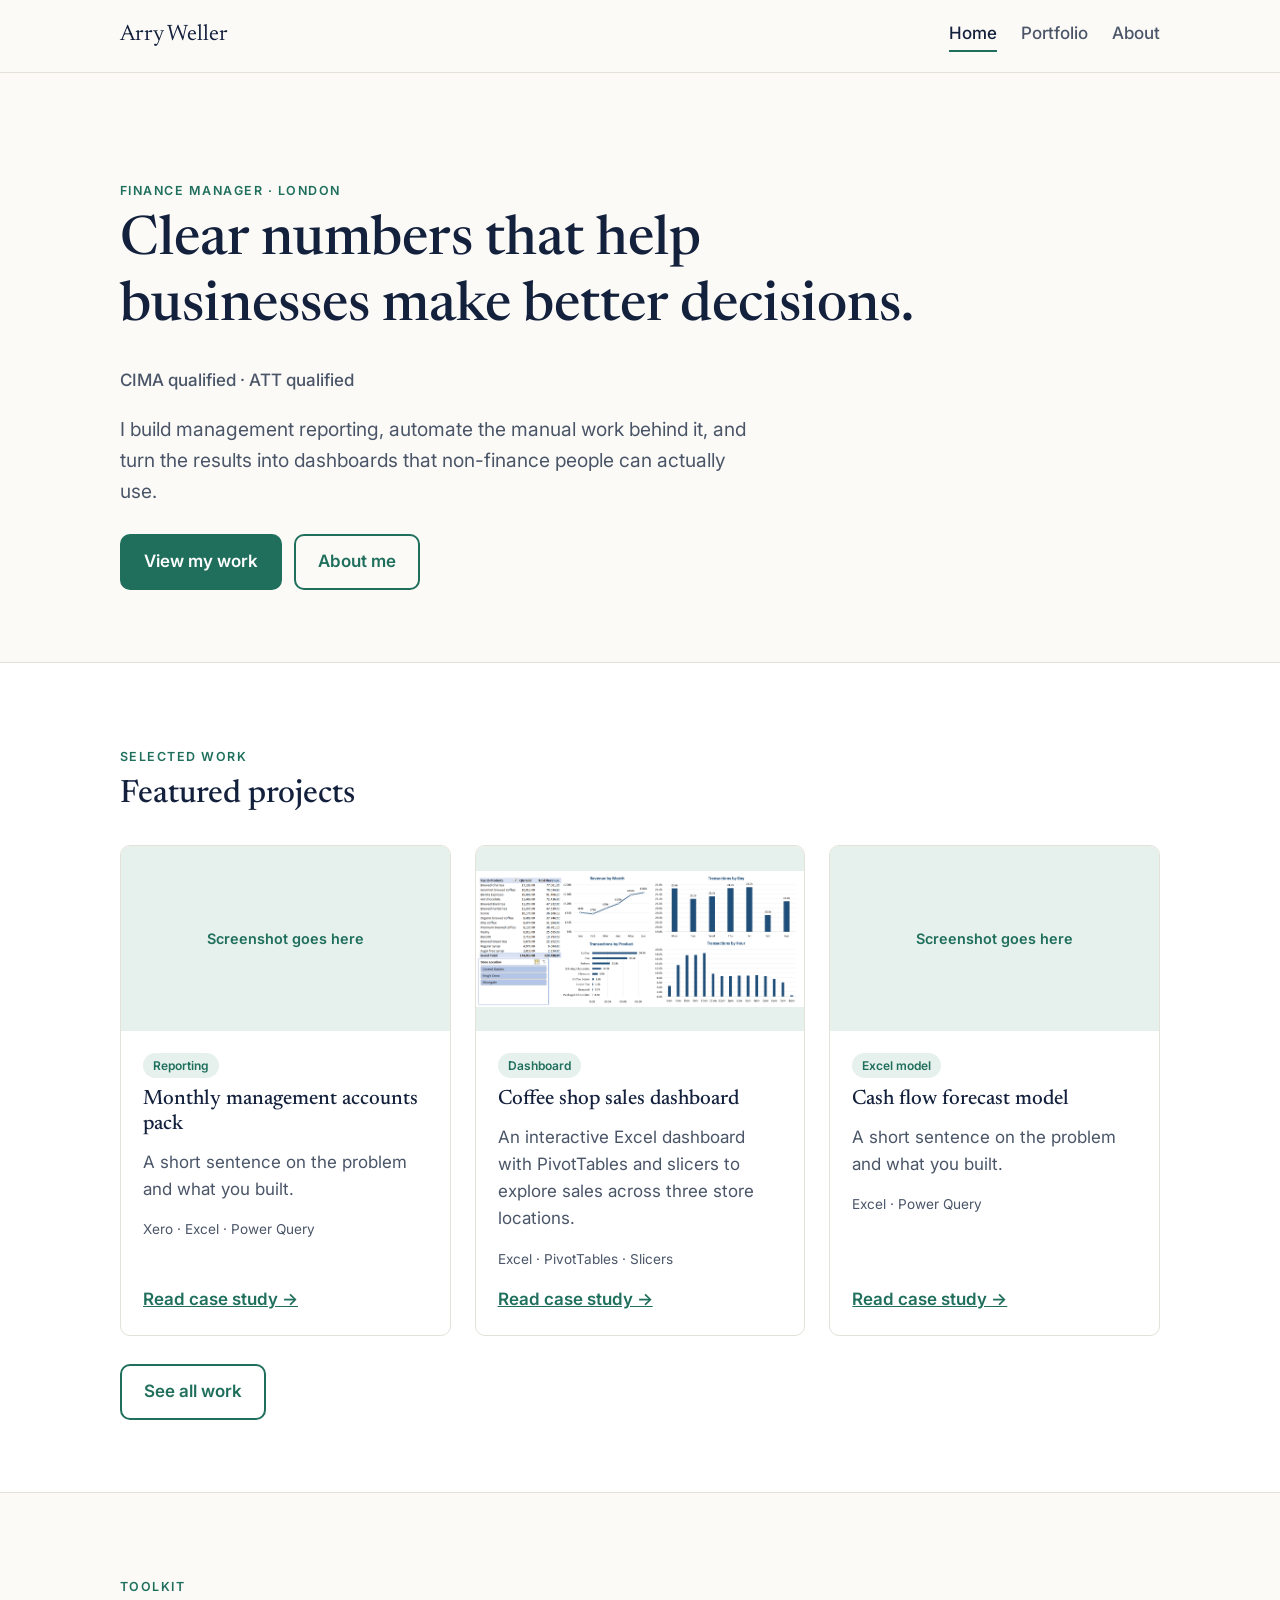
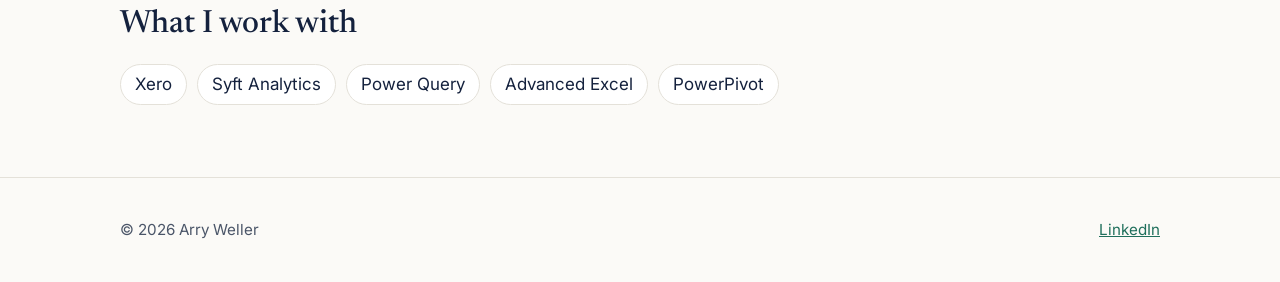
==== index.html @ f4c8633d "First version of site" ====
<!DOCTYPE html>
<!-- HOME PAGE. This is the first page visitors see. -->
<html lang="en-GB">
<head>
  <meta charset="UTF-8">
  <meta name="viewport" content="width=device-width, initial-scale=1.0">
  <title>Arry Weller | Finance Manager</title>
  <meta name="description" content="Portfolio of Arry Weller, CIMA and ATT qualified Finance Manager based in London.">
  <!-- Fonts from Google Fonts -->
  <link rel="preconnect" href="https://fonts.googleapis.com">
  <link rel="preconnect" href="https://fonts.gstatic.com" crossorigin>
  <link href="https://fonts.googleapis.com/css2?family=Inter:wght@400;500;600&family=Newsreader:opsz,wght@6..72,500&display=swap" rel="stylesheet">
  <!-- Our own style sheet -->
  <link rel="stylesheet" href="css/style.css">
</head>
<body>

  <!-- ===== HEADER (same on every page) ===== -->
  <header class="site-header">
    <div class="container">
      <a href="index.html" class="logo">Arry Weller</a>
      <nav class="nav">
        <a href="index.html" class="active">Home</a>
        <a href="portfolio.html">Portfolio</a>
        <a href="about.html">About</a>
      </nav>
    </div>
  </header>

  <main>
    <!-- ===== HERO: your headline introduction ===== -->
    <section class="hero">
      <div class="container">
        <p class="eyebrow">Finance Manager · London</p>
        <h1>Clear numbers that help<br>businesses make better decisions.</h1>
        <p class="credentials">CIMA qualified · ATT qualified</p>
        <p class="lead">
          I build management reporting, automate the manual work behind it, and turn
          the results into dashboards that non-finance people can actually use.
        </p>
        <div class="btn-row">
          <a href="portfolio.html" class="btn btn-primary">View my work</a>
          <a href="about.html" class="btn btn-secondary">About me</a>
        </div>
      </div>
    </section>

    <!-- ===== FEATURED WORK: pick your best 3 ===== -->
    <section class="band">
      <div class="container">
        <p class="eyebrow">Selected work</p>
        <h2>Featured projects</h2>

        <div class="grid">
          <!-- Card 1: copy this whole <article> block to add another project -->
          <article class="card">
            <div class="card-thumb">Screenshot goes here</div>
            <div class="card-body">
              <span class="tag">Reporting</span>
              <h3>Monthly management accounts pack</h3>
              <p>A short sentence on the problem and what you built.</p>
              <p class="tools">Xero · Excel · Power Query</p>
              <div class="card-links">
                <a href="project-example.html">Read case study →</a>
              </div>
            </div>
          </article>

          <article class="card">
            <div class="card-thumb"><img src="assets/images/coffee-dashboard.png" alt="Coffee shop sales dashboard showing revenue by month, transactions by day and hour, top products, and a store location filter"></div>
            <div class="card-body">
              <span class="tag">Dashboard</span>
              <h3>Coffee shop sales dashboard</h3>
              <p>An interactive Excel dashboard with PivotTables and slicers to explore sales across three store locations.</p>
              <p class="tools">Excel · PivotTables · Slicers</p>
              <div class="card-links">
                <a href="project-coffee-dashboard.html">Read case study →</a>
              </div>
            </div>
          </article>

          <article class="card">
            <div class="card-thumb">Screenshot goes here</div>
            <div class="card-body">
              <span class="tag">Excel model</span>
              <h3>Cash flow forecast model</h3>
              <p>A short sentence on the problem and what you built.</p>
              <p class="tools">Excel · Power Query</p>
              <div class="card-links">
                <a href="project-example.html">Read case study →</a>
              </div>
            </div>
          </article>
        </div>

        <div class="btn-row">
          <a href="portfolio.html" class="btn btn-secondary">See all work</a>
        </div>
      </div>
    </section>

    <!-- ===== TOOLS ===== -->
    <section>
      <div class="container">
        <p class="eyebrow">Toolkit</p>
        <h2>What I work with</h2>
        <ul class="pill-list">
          <li>Xero</li>
          <li>Syft Analytics</li>
          <li>Power Query</li>
          <li>Advanced Excel</li>
          <li>PowerPivot</li>
        </ul>
      </div>
    </section>
  </main>

  <!-- ===== FOOTER (same on every page) ===== -->
  <footer class="site-footer">
    <div class="container">
      <span>© 2026 Arry Weller</span>
      <span><a href="https://www.linkedin.com/in/arry-weller-54361668">LinkedIn</a></span>
    </div>
  </footer>

</body>
</html>
---- css/style.css ----
/* =========================================================
   STYLE SHEET: controls how every page LOOKS.
   Change a colour here and it changes across the whole site.
   ========================================================= */

/* ---------- 1. Colours & fonts (edit these first) ---------- */
:root {
  --ink: #14213d;          /* main text & headings (deep navy) */
  --ink-soft: #4a5568;     /* secondary text */
  --paper: #fbfaf7;        /* page background (warm off-white) */
  --card: #ffffff;         /* card background */
  --line: #e4e1d9;         /* thin borders */
  --accent: #1f6f5c;       /* buttons & links (muted green) */
  --accent-soft: #e6f0ec;  /* pale accent for tags */

  --font-body: "Inter", system-ui, sans-serif;
  --font-head: "Newsreader", Georgia, serif;

  --max-width: 1080px;     /* how wide the content gets */
  --radius: 10px;          /* roundness of corners */
}

/* ---------- 2. Basics ---------- */
* { box-sizing: border-box; }

body {
  margin: 0;
  font-family: var(--font-body);
  font-size: 17px;
  line-height: 1.6;
  color: var(--ink);
  background: var(--paper);
}

img { max-width: 100%; display: block; }

a { color: var(--accent); }

h1, h2, h3 {
  font-family: var(--font-head);
  font-weight: 500;
  line-height: 1.2;
  margin: 0 0 0.5em;
}
h1 { font-size: clamp(2.2rem, 5vw, 3.4rem); }
h2 { font-size: 2rem; }
h3 { font-size: 1.3rem; }

/* Keeps content centred with space at the sides */
.container {
  max-width: var(--max-width);
  margin: 0 auto;
  padding: 0 20px;
}

section { padding: 72px 0; }

.eyebrow {                /* small label above a heading */
  text-transform: uppercase;
  letter-spacing: 0.12em;
  font-size: 0.78rem;
  font-weight: 600;
  color: var(--accent);
  margin-bottom: 8px;
}

.lead { font-size: 1.2rem; color: var(--ink-soft); max-width: 640px; }

/* ---------- 3. Header & navigation ---------- */
.site-header {
  border-bottom: 1px solid var(--line);
  background: var(--paper);
}
.site-header .container {
  display: flex;
  align-items: center;
  justify-content: space-between;
  flex-wrap: wrap;
  gap: 12px;
  padding-top: 18px;
  padding-bottom: 18px;
}
.logo {
  font-family: var(--font-head);
  font-size: 1.4rem;
  color: var(--ink);
  text-decoration: none;
}
.nav { display: flex; gap: 24px; flex-wrap: wrap; }
.nav a {
  color: var(--ink-soft);
  text-decoration: none;
  font-weight: 500;
  padding-bottom: 2px;
}
.nav a:hover,
.nav a.active { color: var(--ink); border-bottom: 2px solid var(--accent); }

/* ---------- 4. Buttons ---------- */
.btn {
  display: inline-block;
  padding: 12px 22px;
  border-radius: var(--radius);
  font-weight: 600;
  text-decoration: none;
  border: 2px solid var(--accent);
}
.btn-primary { background: var(--accent); color: #fff; }
.btn-secondary { color: var(--accent); background: transparent; }
.btn:hover { opacity: 0.88; }
.btn-row { display: flex; gap: 12px; flex-wrap: wrap; margin-top: 28px; }

/* ---------- 5. Hero (big intro on the home page) ---------- */
.hero { padding: 96px 0 72px; }
.hero .credentials { color: var(--ink-soft); font-weight: 500; margin-bottom: 20px; }

/* ---------- 6. Cards & grids ---------- */
.grid {
  display: grid;
  grid-template-columns: repeat(auto-fill, minmax(280px, 1fr));
  gap: 24px;
  margin-top: 32px;
}
.card {
  background: var(--card);
  border: 1px solid var(--line);
  border-radius: var(--radius);
  overflow: hidden;
  display: flex;
  flex-direction: column;
}
.card-thumb {                 /* image area at top of a card */
  aspect-ratio: 16 / 9;
  background: var(--accent-soft);
  display: flex;
  align-items: center;
  justify-content: center;
  color: var(--accent);
  font-weight: 600;
  font-size: 0.9rem;
}
.card-thumb img { width: 100%; height: 100%; object-fit: contain; }
.card-body { padding: 22px; display: flex; flex-direction: column; flex: 1; }
.card p { color: var(--ink-soft); margin: 0 0 16px; }
.card-links { margin-top: auto; display: flex; gap: 16px; flex-wrap: wrap; font-weight: 600; }

.tag {
  display: inline-block;
  background: var(--accent-soft);
  color: var(--accent);
  font-size: 0.75rem;
  font-weight: 600;
  padding: 3px 10px;
  border-radius: 99px;
  margin-bottom: 10px;
  align-self: flex-start;
}
.tools { font-size: 0.85rem; color: var(--ink-soft); margin-bottom: 16px; }

/* ---------- 7. Alternate background band ---------- */
.band { background: var(--card); border-top: 1px solid var(--line); border-bottom: 1px solid var(--line); }

/* ---------- 8. Lists (qualifications, tools) ---------- */
.timeline { list-style: none; padding: 0; margin: 24px 0 0; }
.timeline li {
  display: grid;
  grid-template-columns: 90px 1fr;
  gap: 16px;
  padding: 14px 0;
  border-bottom: 1px solid var(--line);
}
.timeline .year { font-weight: 600; color: var(--accent); }

.pill-list { display: flex; flex-wrap: wrap; gap: 10px; list-style: none; padding: 0; margin: 20px 0 0; }
.pill-list li { border: 1px solid var(--line); background: var(--card); padding: 6px 14px; border-radius: 99px; }

.two-col { display: grid; grid-template-columns: 1fr 1fr; gap: 48px; }
@media (max-width: 760px) { .two-col { grid-template-columns: 1fr; gap: 24px; } }

/* ---------- 9. Project (case study) page ---------- */
.project-meta { display: flex; gap: 32px; flex-wrap: wrap; margin: 24px 0; color: var(--ink-soft); }
.project-meta strong { display: block; color: var(--ink); }
.prose { max-width: 720px; }
.prose h2 { font-size: 1.6rem; margin-top: 1.6em; }
.prose img, .prose .img-placeholder { border: 1px solid var(--line); border-radius: var(--radius); margin: 24px 0; }
.img-placeholder {
  aspect-ratio: 16 / 9;
  background: var(--accent-soft);
  display: flex; align-items: center; justify-content: center;
  color: var(--accent); font-weight: 600;
}
.note {                     /* yellow "edit me" reminders; delete once done */
  background: #fff7d6;
  border: 1px dashed #d9b940;
  border-radius: var(--radius);
  padding: 10px 14px;
  font-size: 0.9rem;
  color: #6b5400;
  margin: 16px 0;
}

/* ---------- 10. Footer ---------- */
.site-footer {
  border-top: 1px solid var(--line);
  padding: 40px 0;
  color: var(--ink-soft);
  font-size: 0.95rem;
}
.site-footer .container { display: flex; justify-content: space-between; flex-wrap: wrap; gap: 12px; }
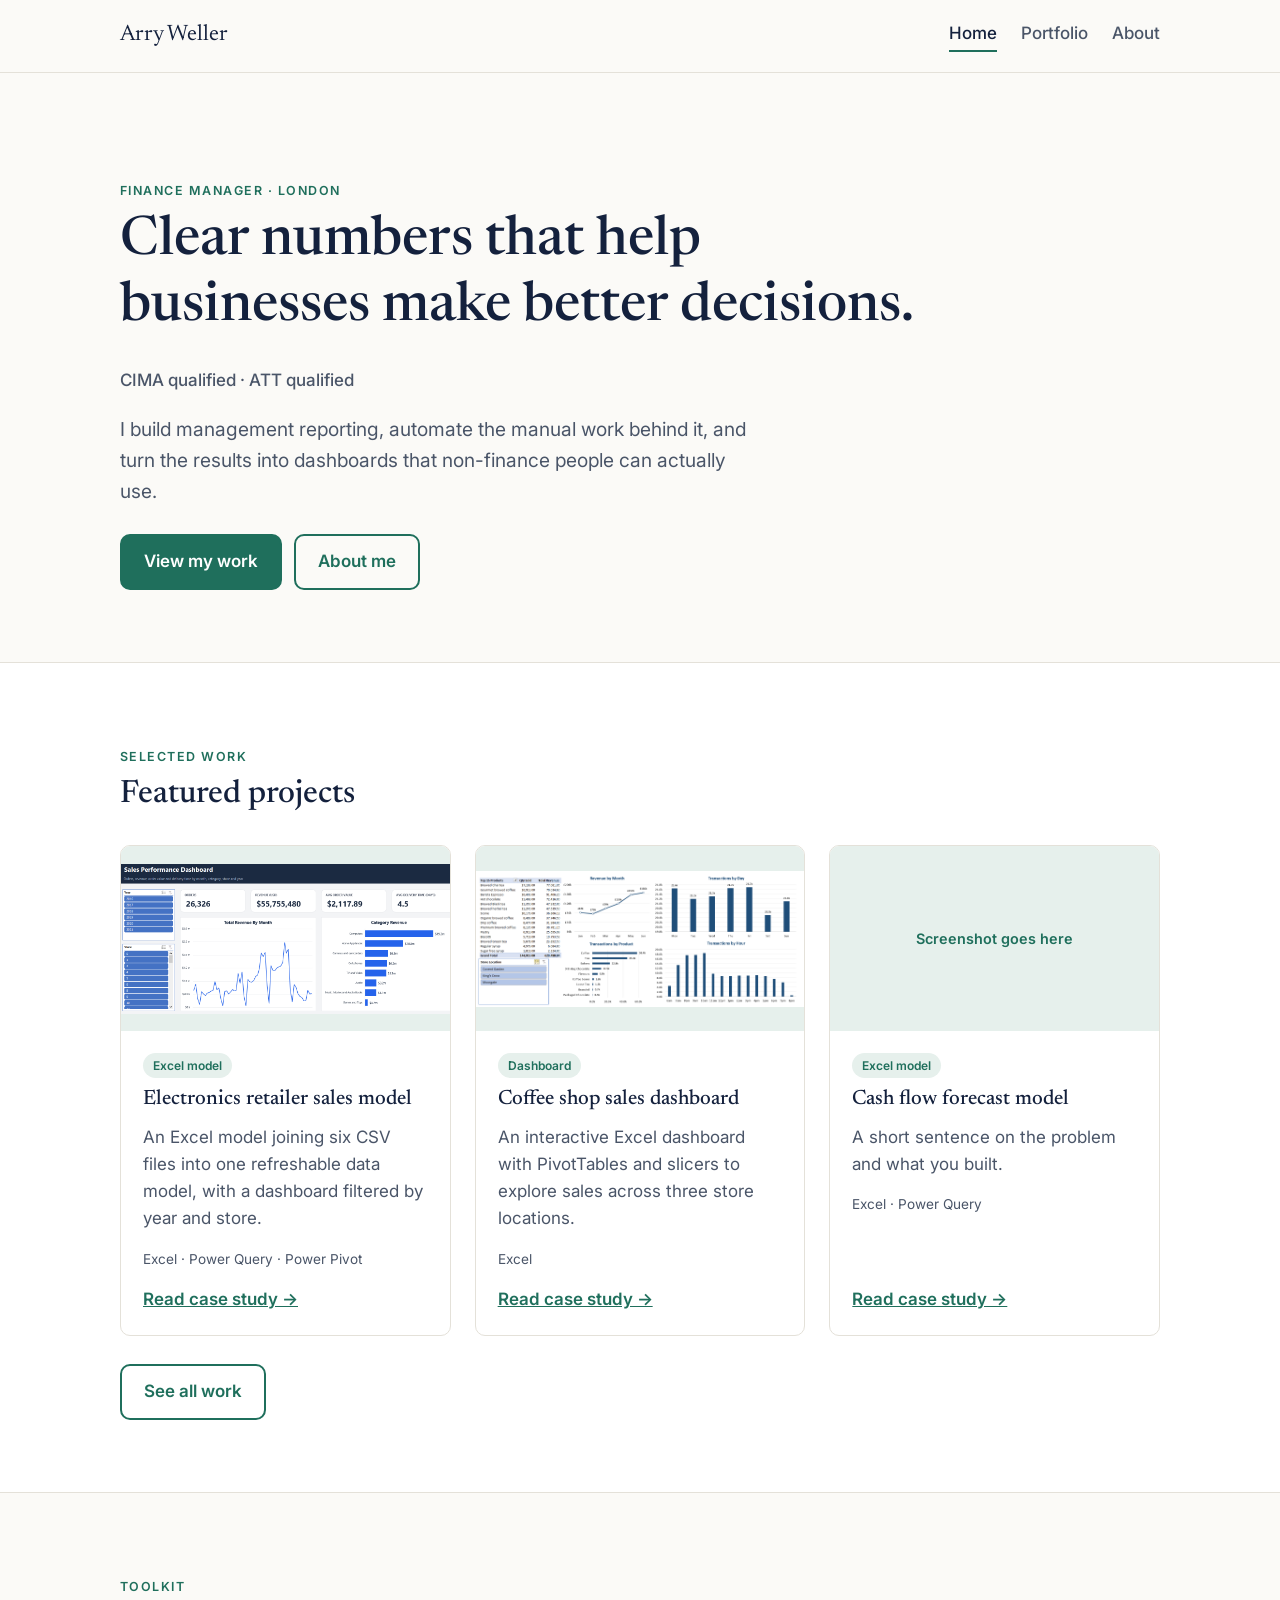
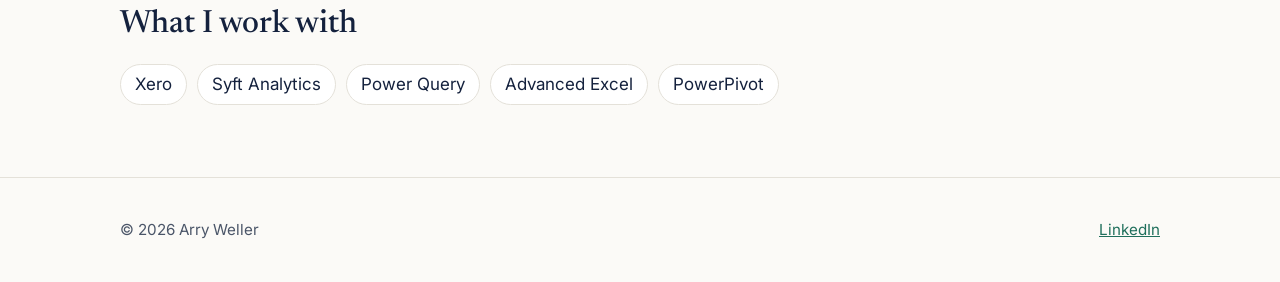
==== commit bdd9a942: "Add electronics retailer project" ====
--- a/index.html
+++ b/index.html
@@ -54,14 +54,14 @@
         <div class="grid">
           <!-- Card 1: copy this whole <article> block to add another project -->
           <article class="card">
-            <div class="card-thumb">Screenshot goes here</div>
+            <div class="card-thumb"><img src="assets/images/electronics-retailer.png" alt="Sales performance dashboard showing 26,326 orders, $55.8m revenue, $2,117.89 average order value and 4.5 days average delivery time, with a revenue by month line chart, a category revenue bar chart, and year and store filters"></div>
             <div class="card-body">
-              <span class="tag">Reporting</span>
-              <h3>Monthly management accounts pack</h3>
-              <p>A short sentence on the problem and what you built.</p>
-              <p class="tools">Xero · Excel · Power Query</p>
+              <span class="tag">Excel model</span>
+              <h3>Electronics retailer sales model</h3>
+              <p>An Excel model joining six CSV files into one refreshable data model, with a dashboard filtered by year and store.</p>
+              <p class="tools">Excel · Power Query · Power Pivot</p>
               <div class="card-links">
-                <a href="project-example.html">Read case study →</a>
+                <a href="project-electronics-retailer.html">Read case study →</a>
               </div>
             </div>
           </article>
@@ -72,7 +72,7 @@
               <span class="tag">Dashboard</span>
               <h3>Coffee shop sales dashboard</h3>
               <p>An interactive Excel dashboard with PivotTables and slicers to explore sales across three store locations.</p>
-              <p class="tools">Excel · PivotTables · Slicers</p>
+              <p class="tools">Excel</p>
               <div class="card-links">
                 <a href="project-coffee-dashboard.html">Read case study →</a>
               </div>
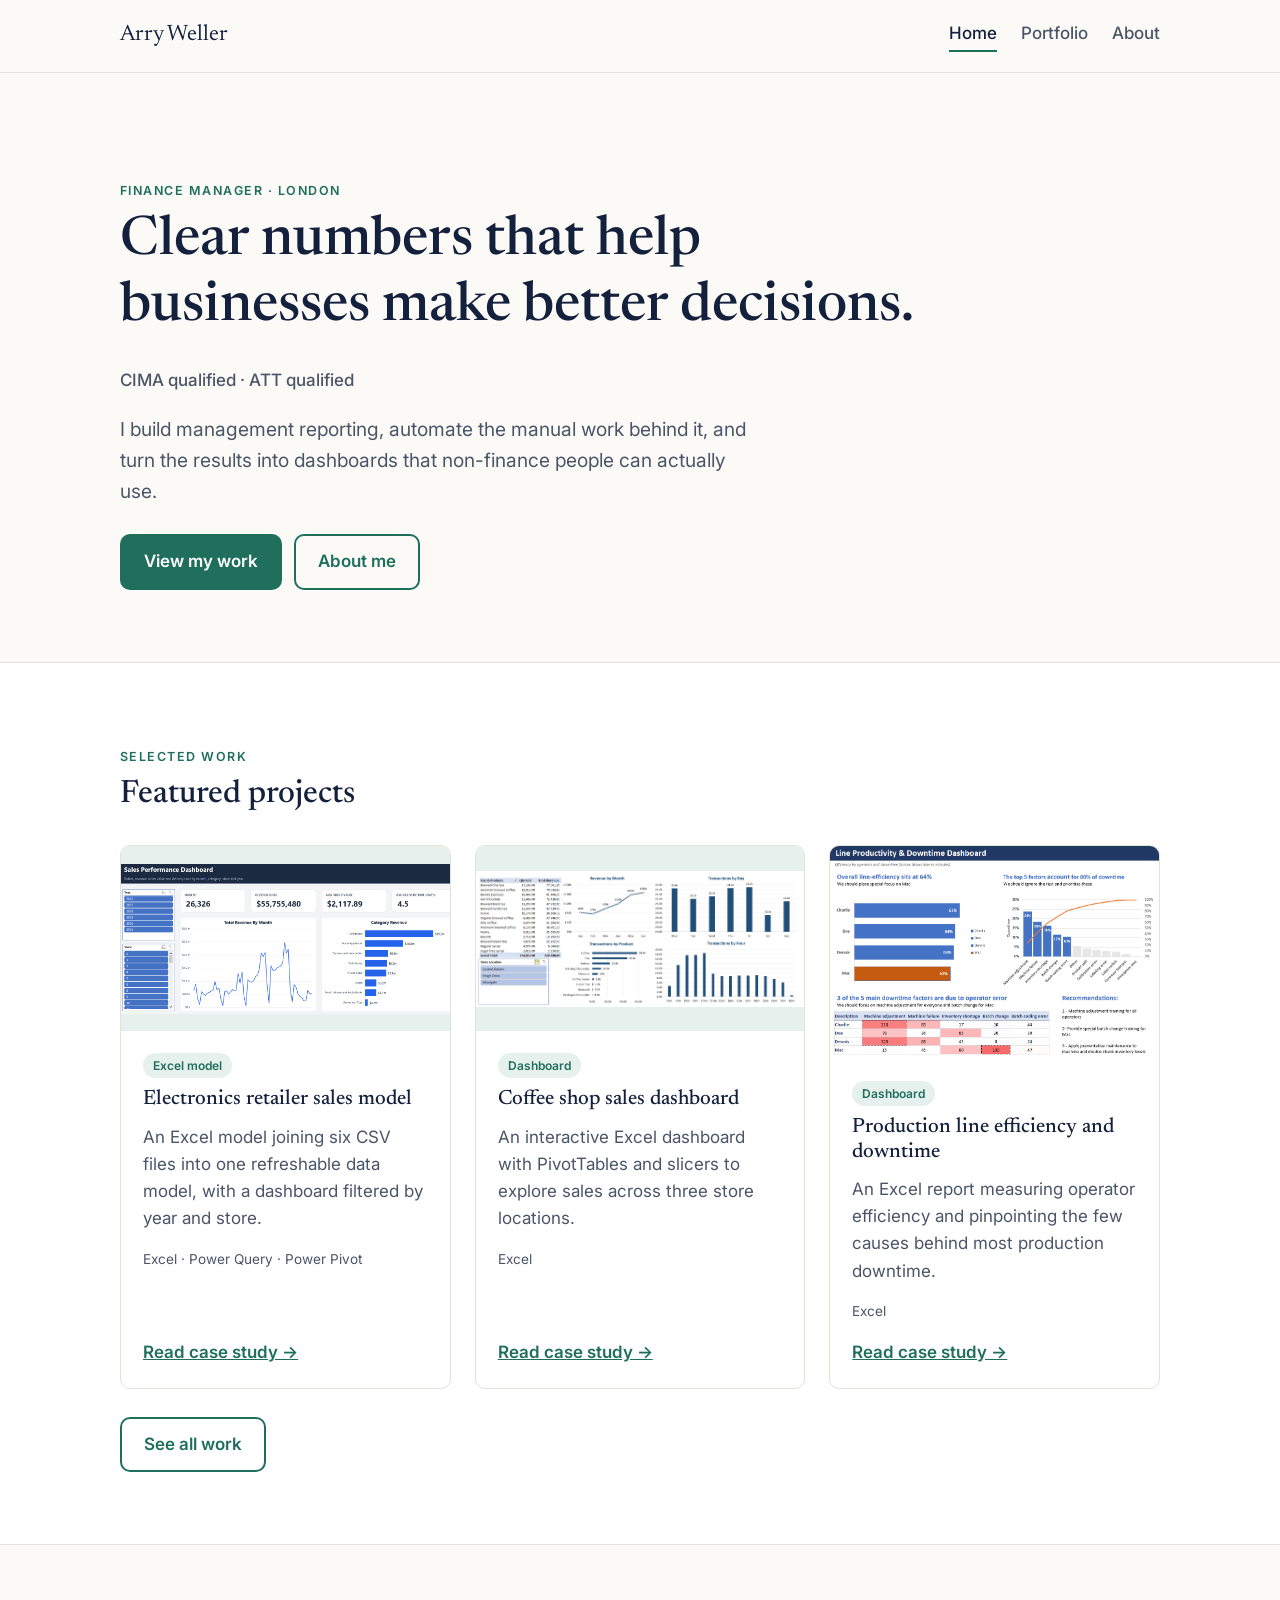
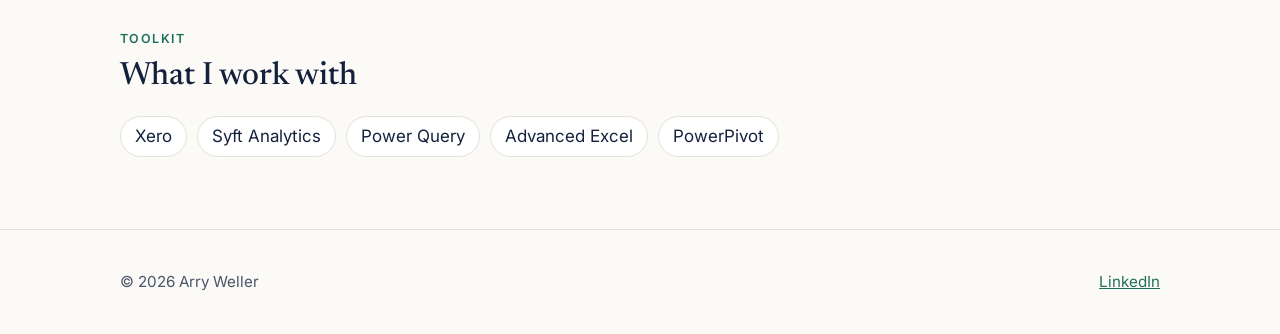
==== commit cdb4417c: "Add production line efficiency project" ====
--- a/index.html
+++ b/index.html
@@ -80,14 +80,14 @@
           </article>
 
           <article class="card">
-            <div class="card-thumb">Screenshot goes here</div>
+            <div class="card-thumb"><img src="assets/images/manufac-prod.png" alt="Line productivity and downtime dashboard showing efficiency by operator from 61% to 67%, a Pareto chart where the top five factors account for 80% of downtime, and a matrix of downtime minutes by operator and factor with recommendations"></div>
             <div class="card-body">
-              <span class="tag">Excel model</span>
-              <h3>Cash flow forecast model</h3>
-              <p>A short sentence on the problem and what you built.</p>
-              <p class="tools">Excel · Power Query</p>
+              <span class="tag">Dashboard</span>
+              <h3>Production line efficiency and downtime</h3>
+              <p>An Excel report measuring operator efficiency and pinpointing the few causes behind most production downtime.</p>
+              <p class="tools">Excel</p>
               <div class="card-links">
-                <a href="project-example.html">Read case study →</a>
+                <a href="project-manufac-prod.html">Read case study →</a>
               </div>
             </div>
           </article>
